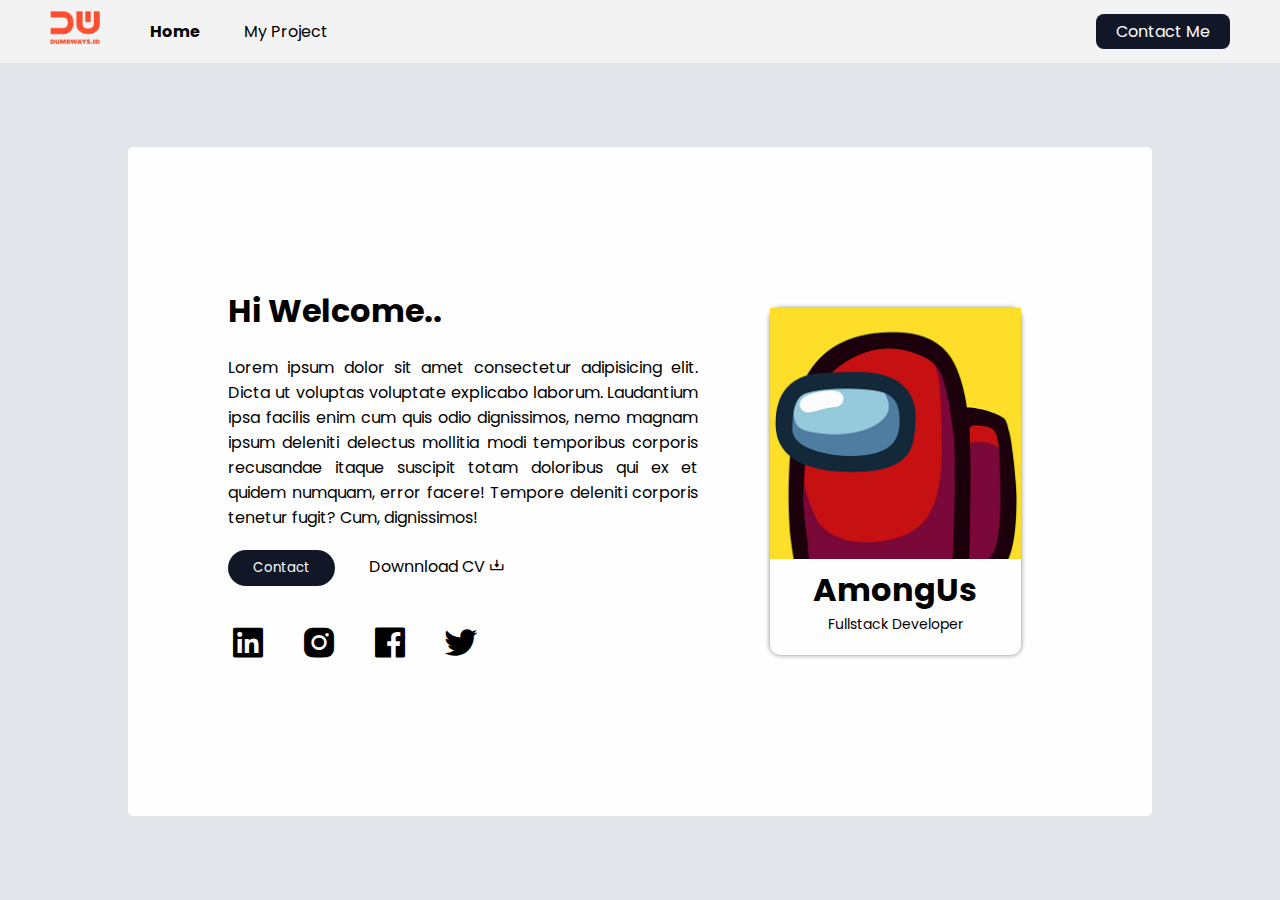
==== index.html @ 277d5050 "menambhakan tugas 2" ====
<!DOCTYPE html>
<html lang="en">
<head>
    <meta charset="UTF-8">
    <meta http-equiv="X-UA-Compatible" content="IE=edge">
    <meta name="viewport" content="width=device-width, initial-scale=1.0">
    <title>Task 2</title>
    <link href="https://fonts.googleapis.com/css2?family=Poppins:wght@400;700&display=swap" rel="stylesheet">
    <link rel="stylesheet" href="style.css">
    <link href='https://unpkg.com/boxicons@2.1.2/css/boxicons.min.css' rel='stylesheet'>
</head>
<body>
    <nav>
        <div class="nav-left">
            <a href="#">
                <img src="img/logo.png" alt="logo">
            </a>
            <ul>
                <li>
                    <a href="#" class="nav active">Home</a>
                </li>
                <li>
                    <a href="#" class="nav">My Project</a>
                </li>
            </ul>
        </div>

        <div class="nav-right">
            <a href="contact.html">Contact Me</a>
        </div>
    </nav>

    <div class="container">
        <section>
            <div class="section-left">
                <h1>Hi Welcome..</h1>
                <p>Lorem ipsum dolor sit amet consectetur adipisicing elit. Dicta ut voluptas voluptate explicabo laborum. Laudantium ipsa facilis enim cum quis odio dignissimos, nemo magnam ipsum deleniti delectus mollitia modi temporibus corporis recusandae itaque suscipit totam doloribus qui ex et quidem numquam, error facere! Tempore deleniti corporis tenetur fugit? Cum, dignissimos!</p>

                <button>Contact</button>
                <a href="#">
                    Downnload CV 
                    <i class='bx bx-download'></i>
                </a>

                <div class="social-media">
                    <i class='bx bxl-linkedin-square' ></i>
                    <i class='bx bxl-instagram-alt' ></i>
                    <i class='bx bxl-facebook-square' ></i>
                    <i class='bx bxl-twitter' ></i>
                </div>
            </div>

            <div class="section-right">
                <div class="about">
                    <img src="img/amongus.jpg" alt="amongus">
                    <h1>AmongUs</h1>
                    <p>Fullstack Developer</p>
                </div>
            </div>
        </section>

    </div>


</body>
</html>
---- style.css ----
* {
    margin: 0;
    padding: 0;
    box-sizing: border-box;
    font-family: 'Poppins', sans-serif;
}

a {
    text-decoration: none;
    color: black;
}

nav {
    background-color: rgb(244,243,243);
    display: flex;
    padding: 10px 50px;
    height: 7vh;
}

.nav-left {
    display: flex;
    flex: 50%;
    align-items: center;
}

.nav-left img {
    width: 50px;
    margin-right: 30px;
    align-items: center;
}

.nav-left li {
    display: inline;
    padding: 20px;
}

.nav-right {
    display: flex;
    flex: 50%;
    justify-content: flex-end;
    align-items: center;
}

.nav-right a {
    color: white;
    background-color: rgb(17,23,39);
    padding: 5px 20px;
    border-radius: 8px;
}

.nav-right a:hover {
    transition: .3s;
    color: black;
    background-color: white;
    font-weight: bold;
    box-shadow: 0 0 3px black;
}

.active {
    font-weight: bold;
}

.nav:hover {
    color: grey;
}

.container {
    background-color: rgb(226,230,234);
    display: flex;
    height: 93vh;
    align-items: center;
    justify-content: center;
}

section {
    background-color: rgb(254,254,254);
    width: 80%;
    height: 80%;
    display: flex;
    align-items: center;
    border-radius: 5px;
    padding: 0px 100px;
}

p {
    text-align: justify;
    margin: 20px 0;
}

.section-left {
    flex: 60;
}

.section-left button {
    border: none;
    background-color: rgb(17,23,39);
    color: white;
    padding: 8px 25px;
    border-radius: 30px;
    margin: 0 30px 30px 0;
    cursor: pointer;
}

.section-left button:hover {
    color: black;
    background-color: white;
    box-shadow: 0 0 3px grey;
    transition: .3s;
}

.section-left a:hover {
    color: grey;
}

.social-media {
    font-size: 40px;
}

.social-media .bx {
    margin-right: 20px;
    cursor: pointer;
}

.social-media .bx:hover {
    color: grey;
    transition: .3s;
}


.section-right {
    display: flex;
    flex: 40;
    margin-left: 40px;
    justify-content: center;
    align-items: center;
}

.about {
    width: 80%;
    text-align: center;
    box-shadow: 0 0 5px grey;
    border-radius: 10px;
}

.about p {
    text-align: center;
    margin-top: 0;
    font-size: 14px;
}

.about img {
    width: 100%;
}

/* CONTACT FORM */
.contact-form {
    background-color: rgb(226,230,234);
    height: 93vh;
    padding-top: 50px;
}

.contact-form-center {
    width: 400px;
    margin: 0 auto;
    font-weight: bold;
}


.contact-form-center form h1 {
    text-align: center;
    padding: 30px 0;
}

.contact-form-center form input, select, textarea {
    width: 100%;
    border: none;
    padding: 10px;
    border-radius: 5px;
    box-shadow: 0 0 3px grey;
    margin-top: 5px;
}

.contact-form-center form div {
    margin-top: 15px;
}

.contact-form-center form textarea {
    resize: none;
}

#submit {
    border: none;
    background-color: rgb(17,23,39);
    color: white;
    padding: 8px 25px;
    border-radius: 30px;
    margin-top: 30px;
    float: right;
    cursor: pointer;
    font-weight: bold;
}

#submit:hover {
    color: black;
    transition: .3s;
    background-color: white;
    box-shadow: 0 0 3px black;
}
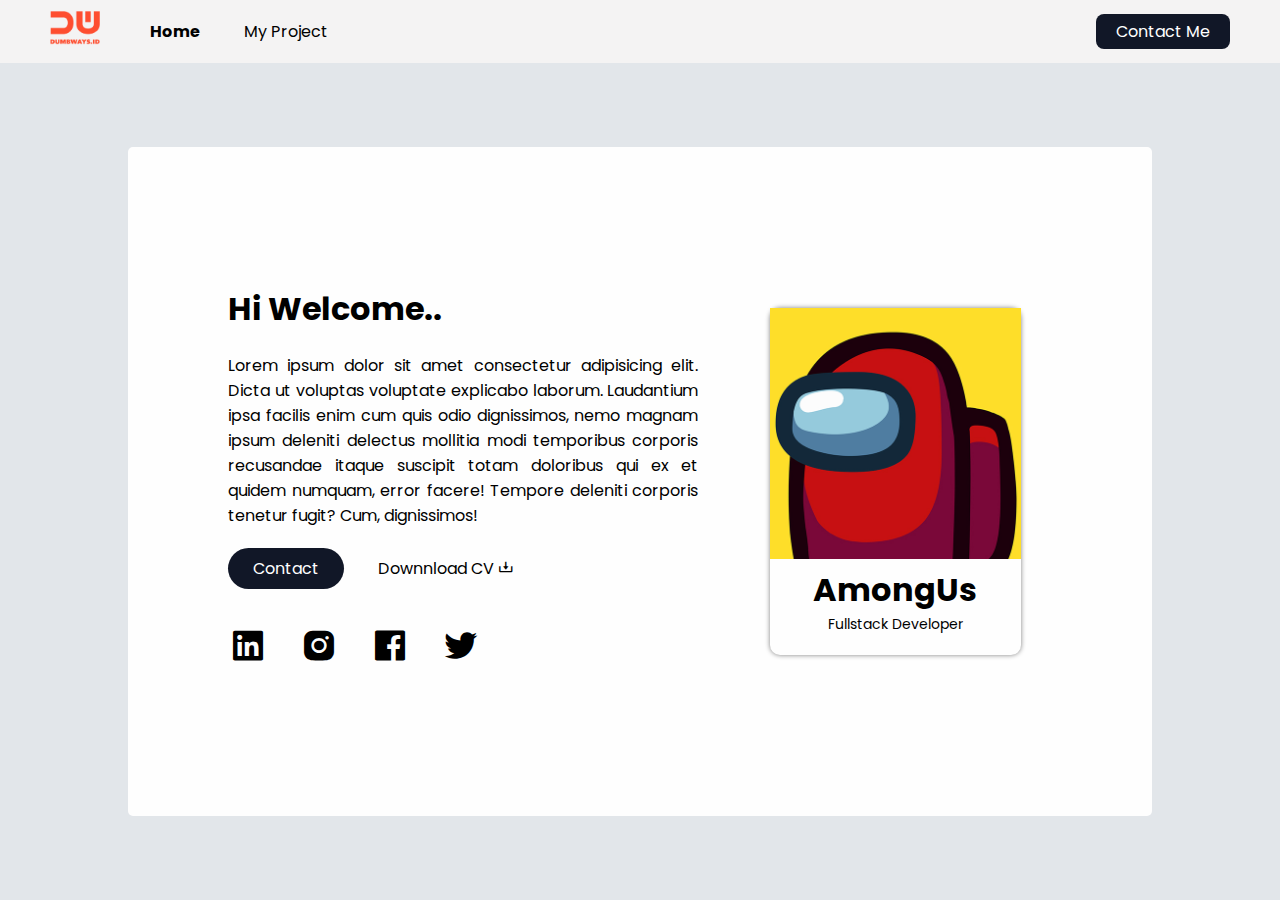
==== commit 3cb017cd: "menambahkan link contact" ====
--- a/index.html
+++ b/index.html
@@ -20,7 +20,7 @@
                     <a href="#" class="nav active">Home</a>
                 </li>
                 <li>
-                    <a href="#" class="nav">My Project</a>
+                    <a href="project.html" class="nav">My Project</a>
                 </li>
             </ul>
         </div>
@@ -36,7 +36,7 @@
                 <h1>Hi Welcome..</h1>
                 <p>Lorem ipsum dolor sit amet consectetur adipisicing elit. Dicta ut voluptas voluptate explicabo laborum. Laudantium ipsa facilis enim cum quis odio dignissimos, nemo magnam ipsum deleniti delectus mollitia modi temporibus corporis recusandae itaque suscipit totam doloribus qui ex et quidem numquam, error facere! Tempore deleniti corporis tenetur fugit? Cum, dignissimos!</p>
 
-                <button>Contact</button>
+                <a href="contact.html" class="btn">Contact</a>
                 <a href="#">
                     Downnload CV 
                     <i class='bx bx-download'></i>
--- a/style.css
+++ b/style.css
@@ -91,7 +91,7 @@
     flex: 60;
 }
 
-.section-left button {
+.section-left .btn {
     border: none;
     background-color: rgb(17,23,39);
     color: white;
@@ -99,9 +99,10 @@
     border-radius: 30px;
     margin: 0 30px 30px 0;
     cursor: pointer;
-}
-
-.section-left button:hover {
+    display: inline-block;
+}
+
+.section-left .btn:hover {
     color: black;
     background-color: white;
     box-shadow: 0 0 3px grey;
@@ -152,7 +153,10 @@
     width: 100%;
 }
 
-/* CONTACT FORM */
+
+
+                    /* CONTACT FORM */
+                    
 .contact-form {
     background-color: rgb(226,230,234);
     height: 93vh;
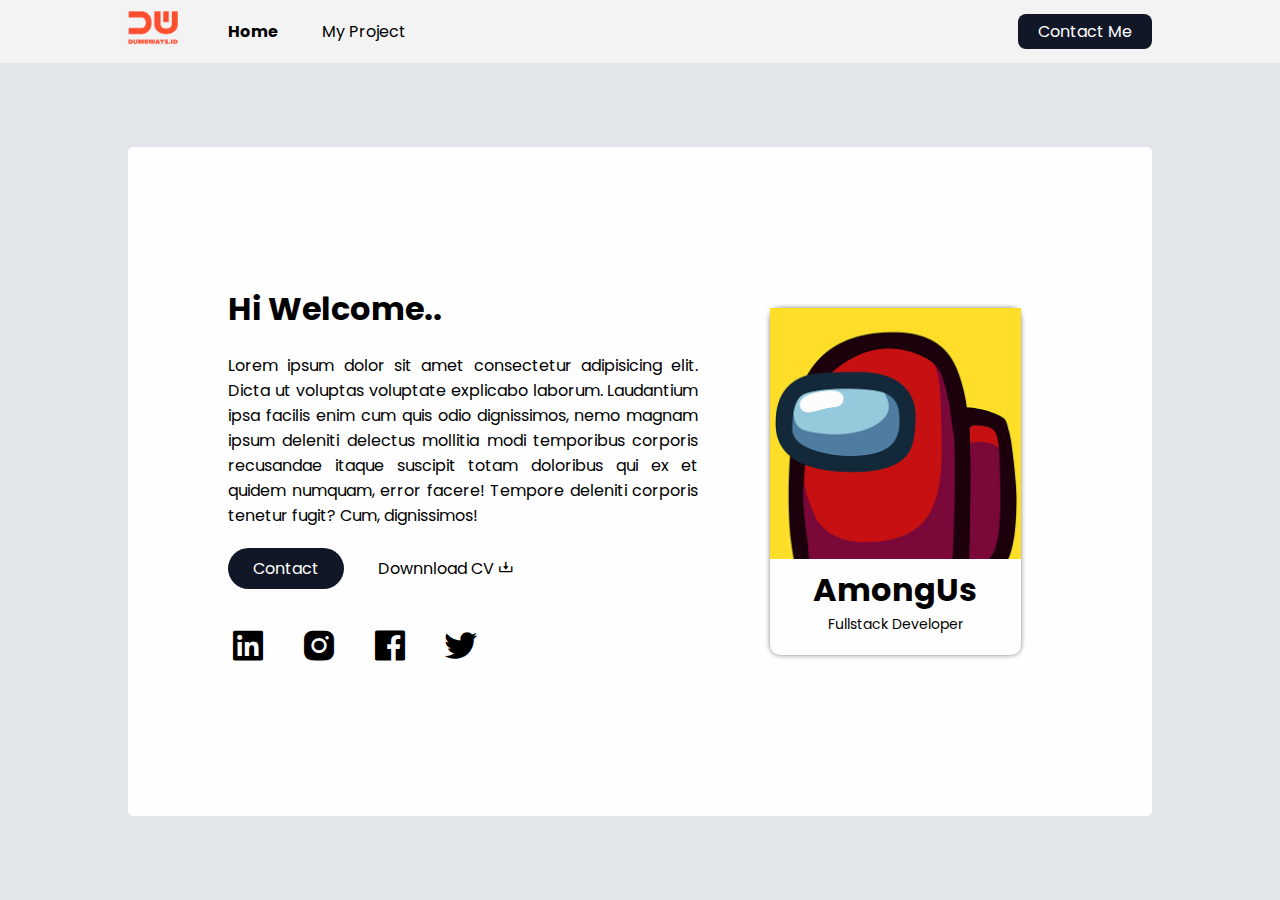
==== commit a093d261: "menghapus file project" ====
--- a/index.html
+++ b/index.html
@@ -20,7 +20,7 @@
                     <a href="#" class="nav active">Home</a>
                 </li>
                 <li>
-                    <a href="project.html" class="nav">My Project</a>
+                    <a href="#" class="nav">My Project</a>
                 </li>
             </ul>
         </div>
--- a/style.css
+++ b/style.css
@@ -13,7 +13,7 @@
 nav {
     background-color: rgb(244,243,243);
     display: flex;
-    padding: 10px 50px;
+    padding: 10px 10%;
     height: 7vh;
 }
 
